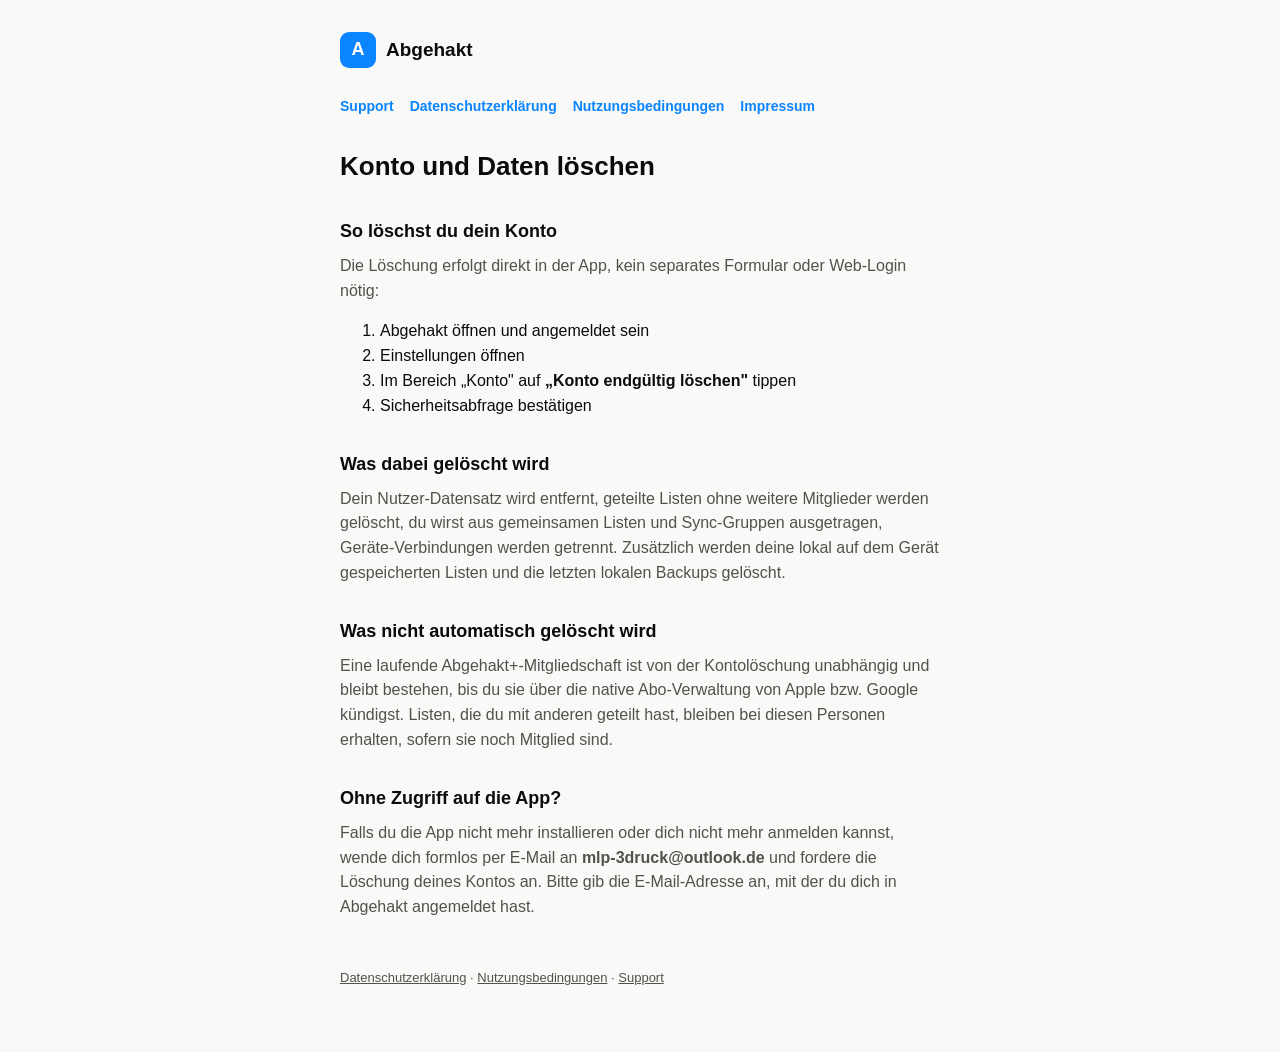
==== datenloeschung.html @ 32827697 "Add account/data deletion page for Play Console requirement" ====
<!doctype html>
<html lang="de">
<head>
<meta charset="utf-8">
<meta name="viewport" content="width=device-width, initial-scale=1">
<title>Abgehakt — Konto und Daten löschen</title>
<link rel="stylesheet" href="style.css">
</head>
<body>
<div class="wrap">
  <header class="top">
    <div class="logo">A</div>
    <div class="name">Abgehakt</div>
  </header>

  <nav class="pages">
    <a href="index.html">Support</a>
    <a href="datenschutz.html">Datenschutzerklärung</a>
    <a href="nutzungsbedingungen.html">Nutzungsbedingungen</a>
    <a href="impressum.html">Impressum</a>
  </nav>

  <h1>Konto und Daten löschen</h1>

  <h2>So löschst du dein Konto</h2>
  <p>Die Löschung erfolgt direkt in der App, kein separates Formular oder Web-Login nötig:</p>
  <ol>
    <li>Abgehakt öffnen und angemeldet sein</li>
    <li>Einstellungen öffnen</li>
    <li>Im Bereich „Konto" auf <strong>„Konto endgültig löschen"</strong> tippen</li>
    <li>Sicherheitsabfrage bestätigen</li>
  </ol>

  <h2>Was dabei gelöscht wird</h2>
  <p>Dein Nutzer-Datensatz wird entfernt, geteilte Listen ohne weitere Mitglieder werden gelöscht, du wirst aus gemeinsamen Listen und Sync-Gruppen ausgetragen, Geräte-Verbindungen werden getrennt. Zusätzlich werden deine lokal auf dem Gerät gespeicherten Listen und die letzten lokalen Backups gelöscht.</p>

  <h2>Was nicht automatisch gelöscht wird</h2>
  <p>Eine laufende Abgehakt+-Mitgliedschaft ist von der Kontolöschung unabhängig und bleibt bestehen, bis du sie über die native Abo-Verwaltung von Apple bzw. Google kündigst. Listen, die du mit anderen geteilt hast, bleiben bei diesen Personen erhalten, sofern sie noch Mitglied sind.</p>

  <h2>Ohne Zugriff auf die App?</h2>
  <p>Falls du die App nicht mehr installieren oder dich nicht mehr anmelden kannst, wende dich formlos per E-Mail an <strong>mlp-3druck@outlook.de</strong> und fordere die Löschung deines Kontos an. Bitte gib die E-Mail-Adresse an, mit der du dich in Abgehakt angemeldet hast.</p>

  <footer>
    <a href="datenschutz.html" style="color:inherit;">Datenschutzerklärung</a> · <a href="nutzungsbedingungen.html" style="color:inherit;">Nutzungsbedingungen</a> · <a href="index.html" style="color:inherit;">Support</a>
  </footer>
</div>
</body>
</html>
---- style.css ----
:root {
  color-scheme: light dark;
  --accent: #0A84FF;
  --bg: #f9f9f7;
  --surface: #ffffff;
  --text: #0b0b0b;
  --text-secondary: #52514e;
  --border: rgba(11, 11, 11, 0.1);
}

@media (prefers-color-scheme: dark) {
  :root {
    --bg: #0d0d0d;
    --surface: #1a1a19;
    --text: #ffffff;
    --text-secondary: #c3c2b7;
    --border: rgba(255, 255, 255, 0.1);
  }
}

* {
  box-sizing: border-box;
}

body {
  margin: 0;
  background: var(--bg);
  color: var(--text);
  font-family: -apple-system, BlinkMacSystemFont, "Segoe UI", Roboto, sans-serif;
  line-height: 1.55;
}

.wrap {
  max-width: 640px;
  margin: 0 auto;
  padding: 32px 20px 64px;
}

header.top {
  display: flex;
  align-items: center;
  gap: 10px;
  margin-bottom: 28px;
}

header.top .logo {
  width: 36px;
  height: 36px;
  border-radius: 9px;
  background: var(--accent);
  display: flex;
  align-items: center;
  justify-content: center;
  color: #fff;
  font-weight: 700;
  font-size: 18px;
}

header.top .name {
  font-size: 19px;
  font-weight: 700;
}

nav.pages {
  display: flex;
  gap: 16px;
  margin-bottom: 28px;
  flex-wrap: wrap;
}

nav.pages a {
  color: var(--accent);
  text-decoration: none;
  font-size: 14px;
  font-weight: 600;
}

nav.pages a:hover {
  text-decoration: underline;
}

h1 {
  font-size: 26px;
  margin: 0 0 6px;
}

h2 {
  font-size: 18px;
  margin: 32px 0 8px;
}

p {
  color: var(--text-secondary);
  margin: 0 0 14px;
}

.card {
  background: var(--surface);
  border: 1px solid var(--border);
  border-radius: 16px;
  padding: 20px 22px;
  margin-bottom: 16px;
}

.card a {
  color: var(--accent);
  font-weight: 600;
  text-decoration: none;
}

.card a:hover {
  text-decoration: underline;
}

.stand {
  color: var(--text-secondary);
  font-size: 13px;
  margin-top: 40px;
}

footer {
  margin-top: 48px;
  font-size: 13px;
  color: var(--text-secondary);
}
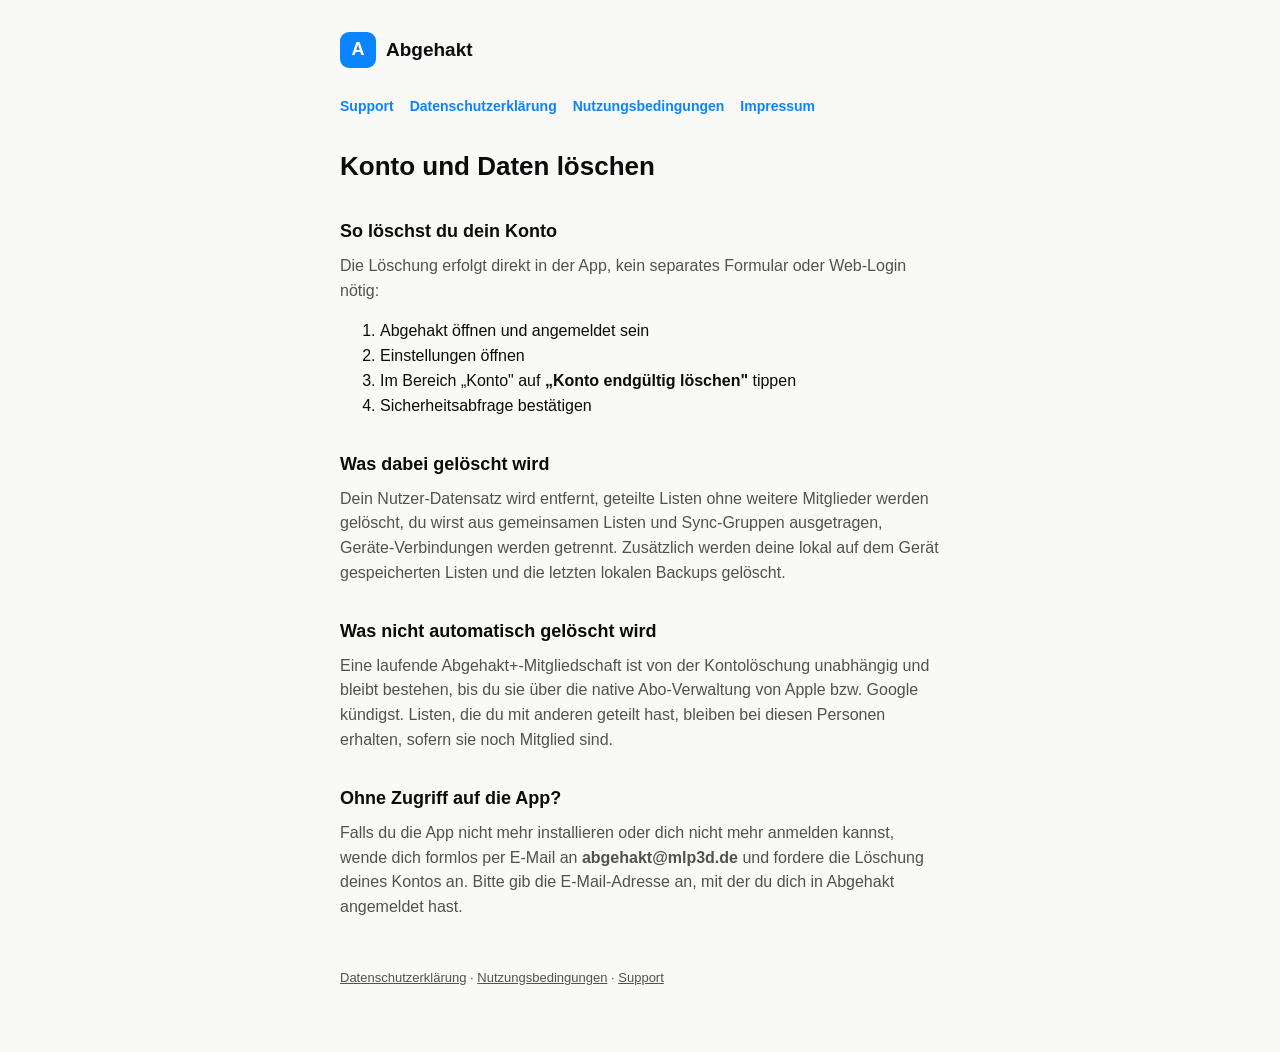
==== commit 48655f8b: "Move the contact addresses to mlp3d.de Legal texts point at info@mlp3d.de, the support and contact p" ====
--- a/datenloeschung.html
+++ b/datenloeschung.html
@@ -38,7 +38,7 @@
   <p>Eine laufende Abgehakt+-Mitgliedschaft ist von der Kontolöschung unabhängig und bleibt bestehen, bis du sie über die native Abo-Verwaltung von Apple bzw. Google kündigst. Listen, die du mit anderen geteilt hast, bleiben bei diesen Personen erhalten, sofern sie noch Mitglied sind.</p>
 
   <h2>Ohne Zugriff auf die App?</h2>
-  <p>Falls du die App nicht mehr installieren oder dich nicht mehr anmelden kannst, wende dich formlos per E-Mail an <strong>mlp-3druck@outlook.de</strong> und fordere die Löschung deines Kontos an. Bitte gib die E-Mail-Adresse an, mit der du dich in Abgehakt angemeldet hast.</p>
+  <p>Falls du die App nicht mehr installieren oder dich nicht mehr anmelden kannst, wende dich formlos per E-Mail an <strong>abgehakt@mlp3d.de</strong> und fordere die Löschung deines Kontos an. Bitte gib die E-Mail-Adresse an, mit der du dich in Abgehakt angemeldet hast.</p>
 
   <footer>
     <a href="datenschutz.html" style="color:inherit;">Datenschutzerklärung</a> · <a href="nutzungsbedingungen.html" style="color:inherit;">Nutzungsbedingungen</a> · <a href="index.html" style="color:inherit;">Support</a>
